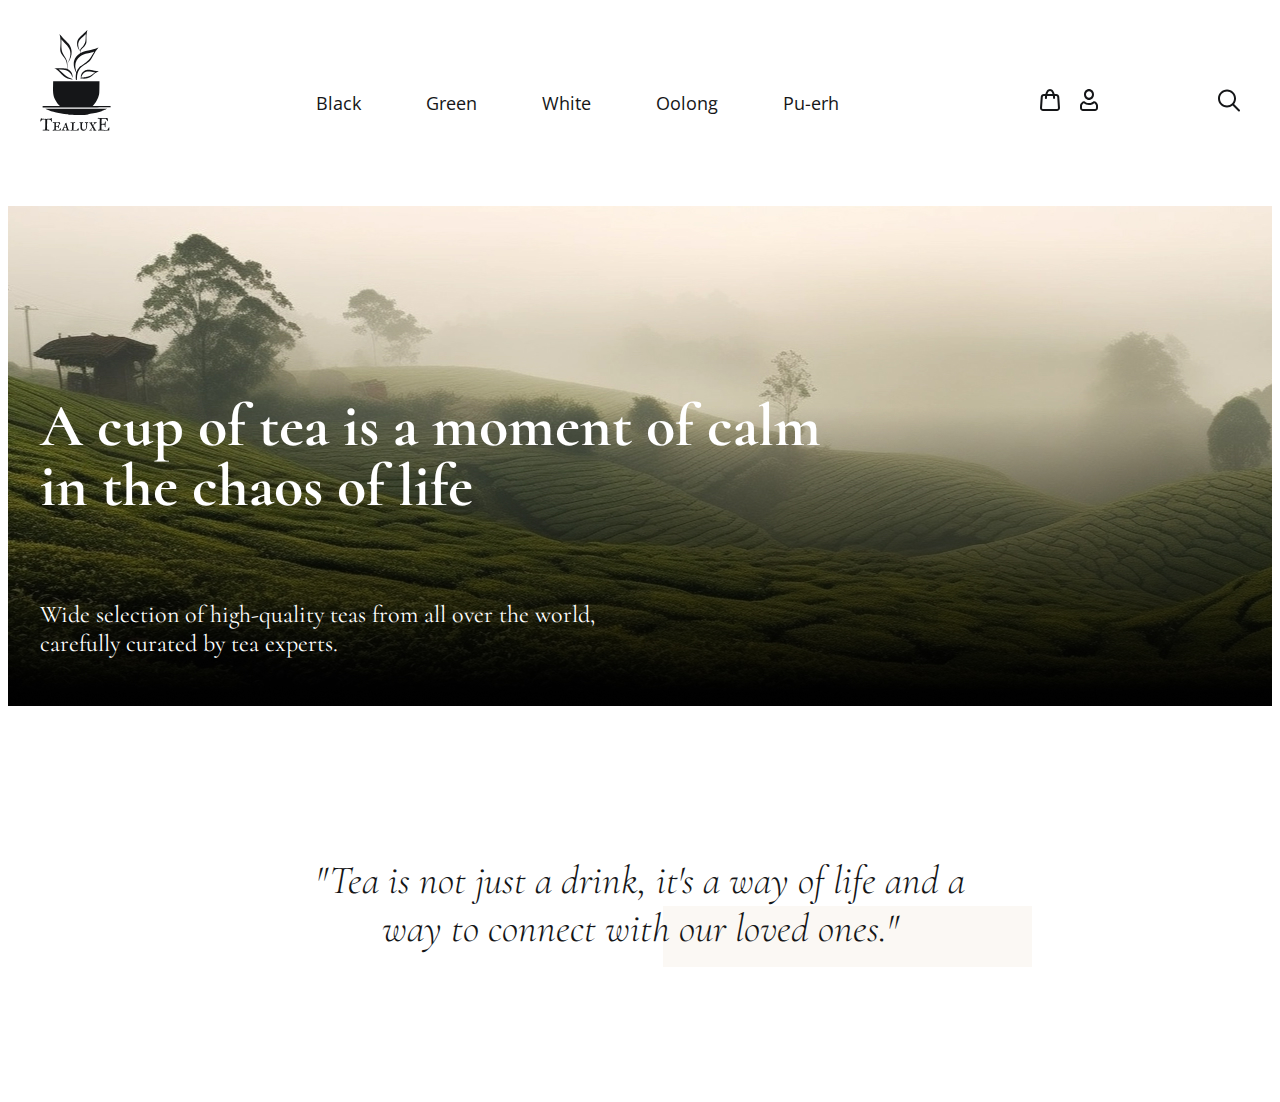
==== index.html @ 1f973e30 "header+top+blockquote" ====
<!DOCTYPE html>
<html lang="en">

  <head>
    <meta charset="UTF-8">
    <meta name="viewport" content="width=device-width, initial-scale=1.0">
    <meta http-equiv="X-UA-Compatible" content="ie=edge">
    <title>tea</title>
    <link rel="preconnect" href="https://fonts.googleapis.com">
    <link rel="preconnect" href="https://fonts.gstatic.com" crossorigin>
    <link
      href="https://fonts.googleapis.com/css2?family=Cormorant:ital,wght@0,400;1,300&family=Open+Sans:ital,wght@0,300;0,400;0,600;1,300&display=swap"
      rel="stylesheet">
    <link rel="stylesheet" href="css/reset.css">
    <link rel="stylesheet" href="css/reset-lex.css">
    <link rel="stylesheet" href="css/style.css">
  </head>

  <body>
    <header class="header">
      <div class="container">
        <div class="header__inner">
          <a href="#" class="logo">
            <img src="img/logo.svg" alt="">
          </a>
          <nav class="menu">
            <ul class="menu__list">
              <li class="menu__item"><a href="#" class="menu__link">Black</a></li>
              <li class="menu__item"><a href="#" class="menu__link">Green</a></li>
              <li class="menu__item"><a href="#" class="menu__link">White</a></li>
              <li class="menu__item"><a href="#" class="menu__link">Oolong</a></li>
              <li class="menu__item"><a href="#" class="menu__link">Pu-erh</a></li>
            </ul>
          </nav>
          <ul class="user-actions">
            <li class="user-actions__item">
              <a href="#" class="user-actions__link">
                <img src="./img/cart.svg" alt="cart">
              </a>
            </li>
            <li class="user-actions__item">
              <a href="#" class="user-actions__link">
                <img src="./img/login.svg" alt="login">
              </a>
            </li>
            <li class="user-actions__item user-actions__item_search">
              <a href="#" class="user-actions__link">
                <img src="./img/search.svg" alt="search">
              </a>
              <!-- <search>
                <form action="">
                  <input type="search">
                  <button type="submit"></button>
                </form>
              </search> -->
            </li>
          </ul>
        </div>
      </div>
    </header>
    <main class="main">
      <section class="top">
        <div class="container">
          <div class="top__inner">
            <h1 class="top__title">A cup of tea is a moment of calm in the chaos of life</h1>
            <p class="top__text">Wide selection of high-quality teas from all over the world, carefully curated by tea
              experts.</p>
          </div>
        </div>
      </section>
      <blockquote class="blockquote">
        <p class="blockquote__text">"Tea is not just a drink, it's a way of life and a way to connect with <span>our
            loved ones."</span></p>
      </blockquote>
    </main>

    <script src="js/main.js"></script>
  </body>

</html>
---- css/style.css ----
:root {
  --main-font-color: #151618;
  --White: #FFF;
  --Light-Background: #F7F2EA;
}

body {
  /* font-family: 'Cormorant', serif; */
  font-family: 'Open Sans', sans-serif;
  color: var(--main-font-color);
  font-size: 20px;
}

.container {
  max-width: 1240px;
  padding-left: 20px;
  padding-right: 20px;
  margin: 0 auto;
}

.header {
  background-color: #fff;
}

.header__inner {
  min-height: 142px;
  margin-top: 30px;
  margin-bottom: 30px;
  display: flex;
  justify-content: space-between;
  align-items: center;
}

.logo {
  margin-bottom: 35px;
}

.menu__list {
  display: flex;
  gap: 65px;
  font-size: 18px;
  font-weight: 400;
  line-height: normal;
}

.user-actions {
  display: flex;
  gap: 20px;
}

.user-actions__item_search {
  /* margin-left: clamp(20px, 50px, 100px); */
  margin-left: 100px;
}

.top {
  background-image: url(../img/top-bg.jpg);
  background-repeat: no-repeat;
  background-position: bottom left;
  background-size: cover;
}

.top__inner {
  min-height: 500px;
  color: var(--White);
  font-family: 'Cormorant', serif;
  font-weight: 400;
  display: flex;
  flex-direction: column;
  justify-content: end;
  gap: 20px;
}

.top__title {
  max-width: 790px;
  font-size: 60px;
  line-height: 1;
}

.top__text {
  max-width: 560px;
  margin-bottom: 48px;
  font-size: 24px;
  line-height: normal;
}

.blockquote {
  max-width: 704px;
  color: var(--Black);
  text-align: center;
  font-family: Cormorant;
  font-size: 40px;
  font-style: italic;
  font-weight: 300;
  line-height: normal;
  margin-top: 150px;
  margin-bottom: 150px;
  margin-left: auto;
  margin-right: auto;
  position: relative;
}

.blockquote::before {
  content: '';
  width: 369px;
  height: 61px;
  opacity: 0.5;
  background: var(--Light-Background);
  position: absolute;
  bottom: -15px;
  right: -40px;
  z-index: -1;
}
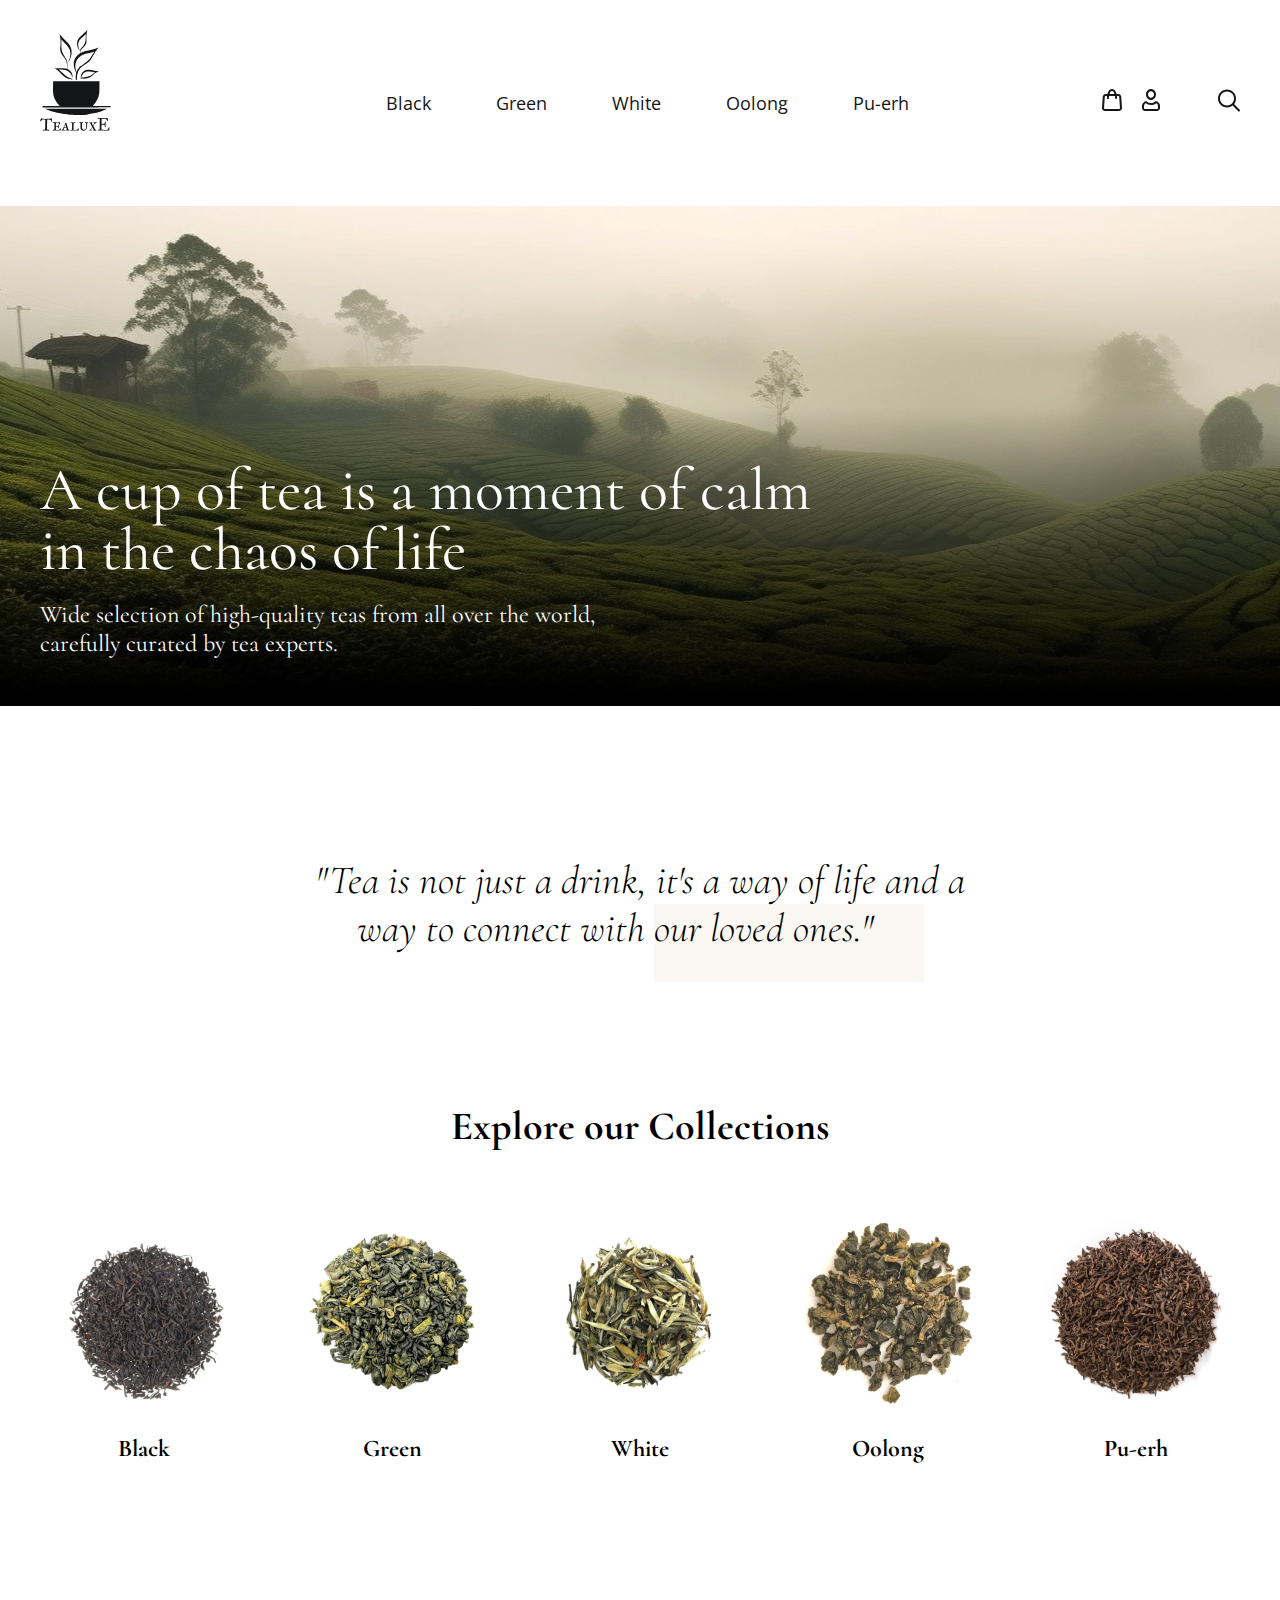
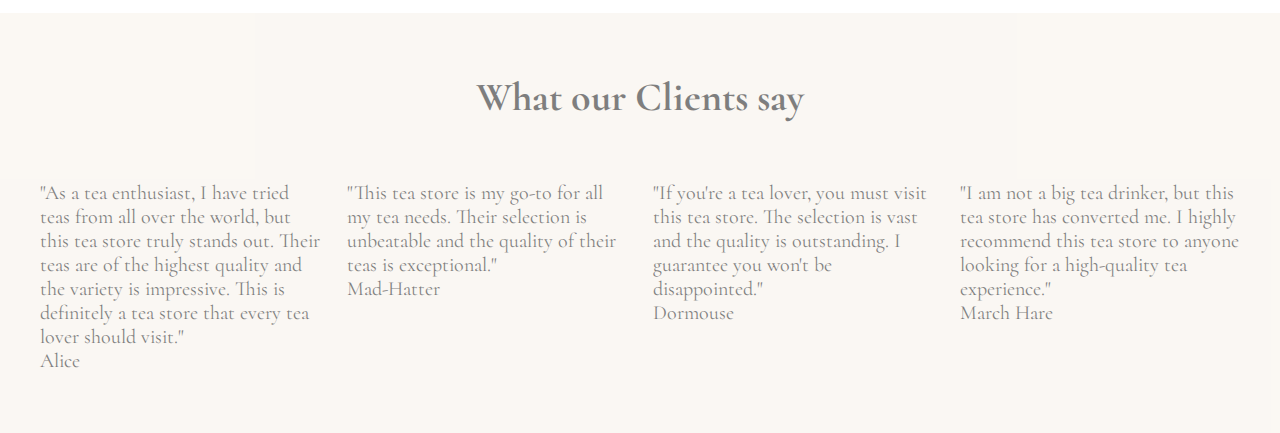
==== commit b2585c91: "vw for font-size & margin" ====
--- a/index.html
+++ b/index.html
@@ -11,7 +11,7 @@
     <link
       href="https://fonts.googleapis.com/css2?family=Cormorant:ital,wght@0,400;1,300&family=Open+Sans:ital,wght@0,300;0,400;0,600;1,300&display=swap"
       rel="stylesheet">
-    <link rel="stylesheet" href="css/reset.css">
+    <!-- <link rel="stylesheet" href="css/reset.css"> -->
     <link rel="stylesheet" href="css/reset-lex.css">
     <link rel="stylesheet" href="css/style.css">
   </head>
@@ -24,6 +24,12 @@
             <img src="img/logo.svg" alt="">
           </a>
           <nav class="menu">
+            <button class="menu__btn">
+              <span></span>
+              <span></span>
+              <span></span>
+              <span></span>
+            </button>
             <ul class="menu__list">
               <li class="menu__item"><a href="#" class="menu__link">Black</a></li>
               <li class="menu__item"><a href="#" class="menu__link">Green</a></li>
@@ -69,9 +75,115 @@
         </div>
       </section>
       <blockquote class="blockquote">
-        <p class="blockquote__text">"Tea is not just a drink, it's a way of life and a way to connect with <span>our
-            loved ones."</span></p>
+        <div class="container">
+          <p class="blockquote__text">"Tea is not just a drink, it's a way of life and a way to connect with <span>our
+              loved ones."</span></p>
+        </div>
       </blockquote>
+      <section class="collection">
+        <div class="container">
+          <div class="collection__inner">
+            <h2 class="collection__title">Explore our Collections</h2>
+            <ul class="collection__items">
+              <li class="collection__item">
+                <a href="#" class="collection__link">
+                  <figura>
+                    <img src="./img/black-tea.jpg" alt="black">
+                    <h3>Black</h3>
+                    </img>
+                  </figura>
+                </a>
+              </li>
+              <li class="collection__item">
+                <a href="#" class="collection__link">
+                  <figura>
+                    <img src="./img/green-tea.jpg" alt="green">
+                    <h3>Green</h3>
+                    </img>
+                  </figura>
+                </a>
+              </li>
+              <li class="collection__item">
+                <a href="#" class="collection__link">
+                  <figura>
+                    <img src="./img/white-tea.jpg" alt="white">
+                    <h3>White</h3>
+                    </img>
+                  </figura>
+                </a>
+              </li>
+              <li class="collection__item">
+                <a href="#" class="collection__link">
+                  <figura>
+                    <img src="./img/oolong-tea.jpg" alt="oolong">
+                    <h3>Oolong</h3>
+                    </img>
+                  </figura>
+                </a>
+              </li>
+              <li class="collection__item">
+                <a href="#" class="collection__link">
+                  <figura>
+                    <img src="./img/pu-erh-tea.jpg" alt="pu-erh-tea">
+                    <h3>Pu-erh</h3>
+                    </img>
+                  </figura>
+                </a>
+              </li>
+            </ul>
+          </div>
+        </div>
+      </section>
+      <section class="clients">
+        <div class="container">
+          <div class="clients__inner">
+            <h3 class="clients__title">What our Clients say</h3>
+            <ul class="clients__items">
+              <li class="clients__item">
+                <a href="#" class="clients__link">
+                  <blockquote>
+                    <p>"As a tea enthusiast, I have tried teas from all over the world, but this tea store truly stands
+                      out. Their teas are of
+                      the highest quality and the variety is impressive. This is definitely a tea store that every tea
+                      lover should visit."</p>
+                    <author>Alice</author>
+                  </blockquote>
+                </a>
+              </li>
+              <li class="clients__item">
+                <a href="#" class="clients__link">
+                  <blockquote>
+                    <p>"This tea store is my go-to for all my tea needs. Their selection is unbeatable and the quality
+                      of their teas is
+                      exceptional."</p>
+                    <author>Mad-Hatter</author>
+                  </blockquote>
+                </a>
+              </li>
+              <li class="clients__item">
+                <a href="#" class="clients__link">
+                  <blockquote>
+                    <p>"If you're a tea lover, you must visit this tea store. The selection is vast and the quality is
+                      outstanding. I guarantee
+                      you won't be disappointed."</p>
+                    <author>Dormouse</author>
+                  </blockquote>
+                </a>
+              </li>
+              <li class="clients__item">
+                <a href="#" class="clients__link">
+                  <blockquote>
+                    <p>"I am not a big tea drinker, but this tea store has converted me. I highly recommend this tea
+                      store to anyone looking
+                      for a high-quality tea experience."</p>
+                    <author>March Hare</author>
+                  </blockquote>
+                </a>
+              </li>
+            </ul>
+          </div>
+        </div>
+      </section>
     </main>
 
     <script src="js/main.js"></script>
--- a/css/style.css
+++ b/css/style.css
@@ -1,7 +1,9 @@
 :root {
   --main-font-color: #151618;
   --White: #FFF;
-  --Light-Background: #F7F2EA;
+  --Light-Background: rgb(247, 241, 232);
+  --Light-Background-opacity: rgb(247, 241, 232, .5);
+  --Black: #000;
 }
 
 body {
@@ -23,7 +25,7 @@
 }
 
 .header__inner {
-  min-height: 142px;
+  min-height: 140px;
   margin-top: 30px;
   margin-bottom: 30px;
   display: flex;
@@ -35,6 +37,18 @@
   margin-bottom: 35px;
 }
 
+.menu {
+  margin-left: 80px;
+}
+
+.menu__btn {
+  display: none;
+  width: 40px;
+  height: 20px;
+  flex-direction: column;
+  justify-content: space-between;
+}
+
 .menu__list {
   display: flex;
   gap: 65px;
@@ -49,8 +63,7 @@
 }
 
 .user-actions__item_search {
-  /* margin-left: clamp(20px, 50px, 100px); */
-  margin-left: 100px;
+  margin-left: min(3vw, 80px);
 }
 
 .top {
@@ -74,6 +87,7 @@
 .top__title {
   max-width: 790px;
   font-size: 60px;
+  font-weight: 400;
   line-height: 1;
 }
 
@@ -81,10 +95,16 @@
   max-width: 560px;
   margin-bottom: 48px;
   font-size: 24px;
+  font-weight: 400;
   line-height: normal;
 }
 
 .blockquote {
+  margin-top: 150px;
+  margin-bottom: 150px;
+}
+
+.blockquote__text {
   max-width: 704px;
   color: var(--Black);
   text-align: center;
@@ -93,16 +113,22 @@
   font-style: italic;
   font-weight: 300;
   line-height: normal;
-  margin-top: 150px;
-  margin-bottom: 150px;
   margin-left: auto;
   margin-right: auto;
-  position: relative;
-}
-
-.blockquote::before {
+  /* position: relative; */
+}
+
+.blockquote__text span {
+  /* display: inline-block;
+  box-sizing: content-box; */
+  padding-bottom: 30px;
+  padding-right: 50px;
+  background-color: var(--Light-Background-opacity);
+}
+
+/* .blockquote__text span::after {
   content: '';
-  width: 369px;
+  width: lh;
   height: 61px;
   opacity: 0.5;
   background: var(--Light-Background);
@@ -110,4 +136,242 @@
   bottom: -15px;
   right: -40px;
   z-index: -1;
+} */
+
+.collection {
+  font-family: Cormorant;
+  font-weight: 400;
+  line-height: normal;
+}
+
+.collection__title {
+  text-align: center;
+  color: var(--Black);
+  font-size: 40px;
+  margin-bottom: 60px;
+}
+
+.collection__items {
+  display: flex;
+  justify-content: center;
+  flex-wrap: wrap;
+  gap: min(40px, calc((0.3 * (100vw - 1000px)) - 20px));
+  margin-bottom: 150px;
+}
+
+.collection__link h3 {
+  color: var(--Black);
+  font-size: 24px;
+  text-align: center;
+  margin-top: 10px;
+}
+
+.clients {
+  opacity: 0.5;
+  background: var(--Light-Background);
+  padding-top: 60px;
+  padding-bottom: 60px;
+}
+
+.clients__inner {
+  z-index: 1;
+  color: var(--Black);
+  font-family: Cormorant;
+  font-style: normal;
+  font-weight: 400;
+  line-height: normal;
+}
+
+.clients__title {
+  text-align: center;
+  font-size: 40px;
+}
+
+.clients__items {
+  margin-top: 60px;
+  display: flex;
+  flex-direction: row;
+  flex-wrap: wrap;
+  justify-content: space-between;
+}
+
+.clients__item {
+  width: 280px;
+}
+
+@media(max-width: 1000px) {
+  .header__inner {
+    min-height: auto;
+  }
+
+  .menu {
+    margin-left: 50px;
+    margin-right: auto;
+  }
+
+  .logo {
+    margin-bottom: 0;
+  }
+
+  .user-actions__item_search {
+    margin-left: 30px;
+  }
+
+  .blockquote {
+    margin-top: 120px;
+    margin-bottom: 135px;
+  }
+}
+
+@media(max-width: 860px) {
+  .menu {
+    margin-left: 0;
+    margin-right: 0;
+  }
+}
+
+@media(max-width: 768px) {
+  .container {
+    padding-left: 2.1vw;
+    padding-right: 2.1vw;
+  }
+
+  .menu__list {
+    display: none;
+  }
+
+  .menu {
+    order: -1;
+  }
+
+  .menu__btn {
+    display: flex;
+
+  }
+
+  .menu__btn span {
+    width: 100%;
+    height: 2px;
+    background-color: var(--Black);
+  }
+
+  .logo {
+    margin-left: 111px;
+    margin-right: 50px;
+    width: max(39px, 9.5vw);
+  }
+
+  .header__inner {
+    margin-left: 5.8vw;
+    margin-right: 5.8vw;
+    margin-top: 3.9vw;
+    margin-bottom: 3.9vw;
+  }
+
+  .blockquote__text {
+    margin-left: 5.7vw;
+    margin-right: 5.7vw;
+    font-size: 5.2vw;
+  }
+
+  .blockquote__text span {
+    padding-bottom: 10px;
+    padding-right: 20px;
+  }
+
+  /* .blockquote::before {
+    width: 273px;
+    right: 4px;
+  } */
+
+  .top__title {
+    max-width: 100%;
+    font-size: 7.8vw;
+  }
+}
+
+@media(max-width: 480px) {
+  .container {
+    padding-left: 10px;
+    padding-right: 10px;
+  }
+
+  .header__inner {
+    margin-left: 0;
+    margin-right: 0;
+    margin-top: 10px;
+    margin-bottom: 10px;
+  }
+
+  .logo {
+    width: 39px;
+  }
+
+  .top__text {
+    font-size: 5vw;
+  }
+
+  .user-actions__item_search {
+    margin-left: 5vw;
+  }
+
+  .top__inner {
+    min-height: 104vw;
+  }
+
+  .top__title {
+    font-size: 8.3vw;
+  }
+
+  .blockquote {
+    margin-top: 60px;
+    margin-bottom: 60px;
+  }
+
+  .blockquote__text {
+    margin-left: 11vw;
+    margin-right: 11vw;
+    font-size: 16px;
+  }
+
+  /* .blockquote::before {
+    width: 118px;
+    height: 22px;
+    right: 4px;
+  } */
+  .collection__title {
+    font-size: 8.3vw;
+  }
+}
+
+@media(max-width: 360px) {
+  .user-actions__item_search {
+    margin-left: 0;
+  }
+
+  .top__inner {
+    min-height: 367px;
+  }
+
+  .top__title {
+    font-size: 24px;
+  }
+
+  .top__text {
+    font-size: 13px;
+  }
+
+  .blockquote {
+    margin-top: 70px;
+    margin-bottom: 80px;
+  }
+
+  .blockquote__text {
+    margin-left: 0;
+    margin-right: 0;
+  }
+
+  .collection__title {
+    font-size: 24px;
+  }
 }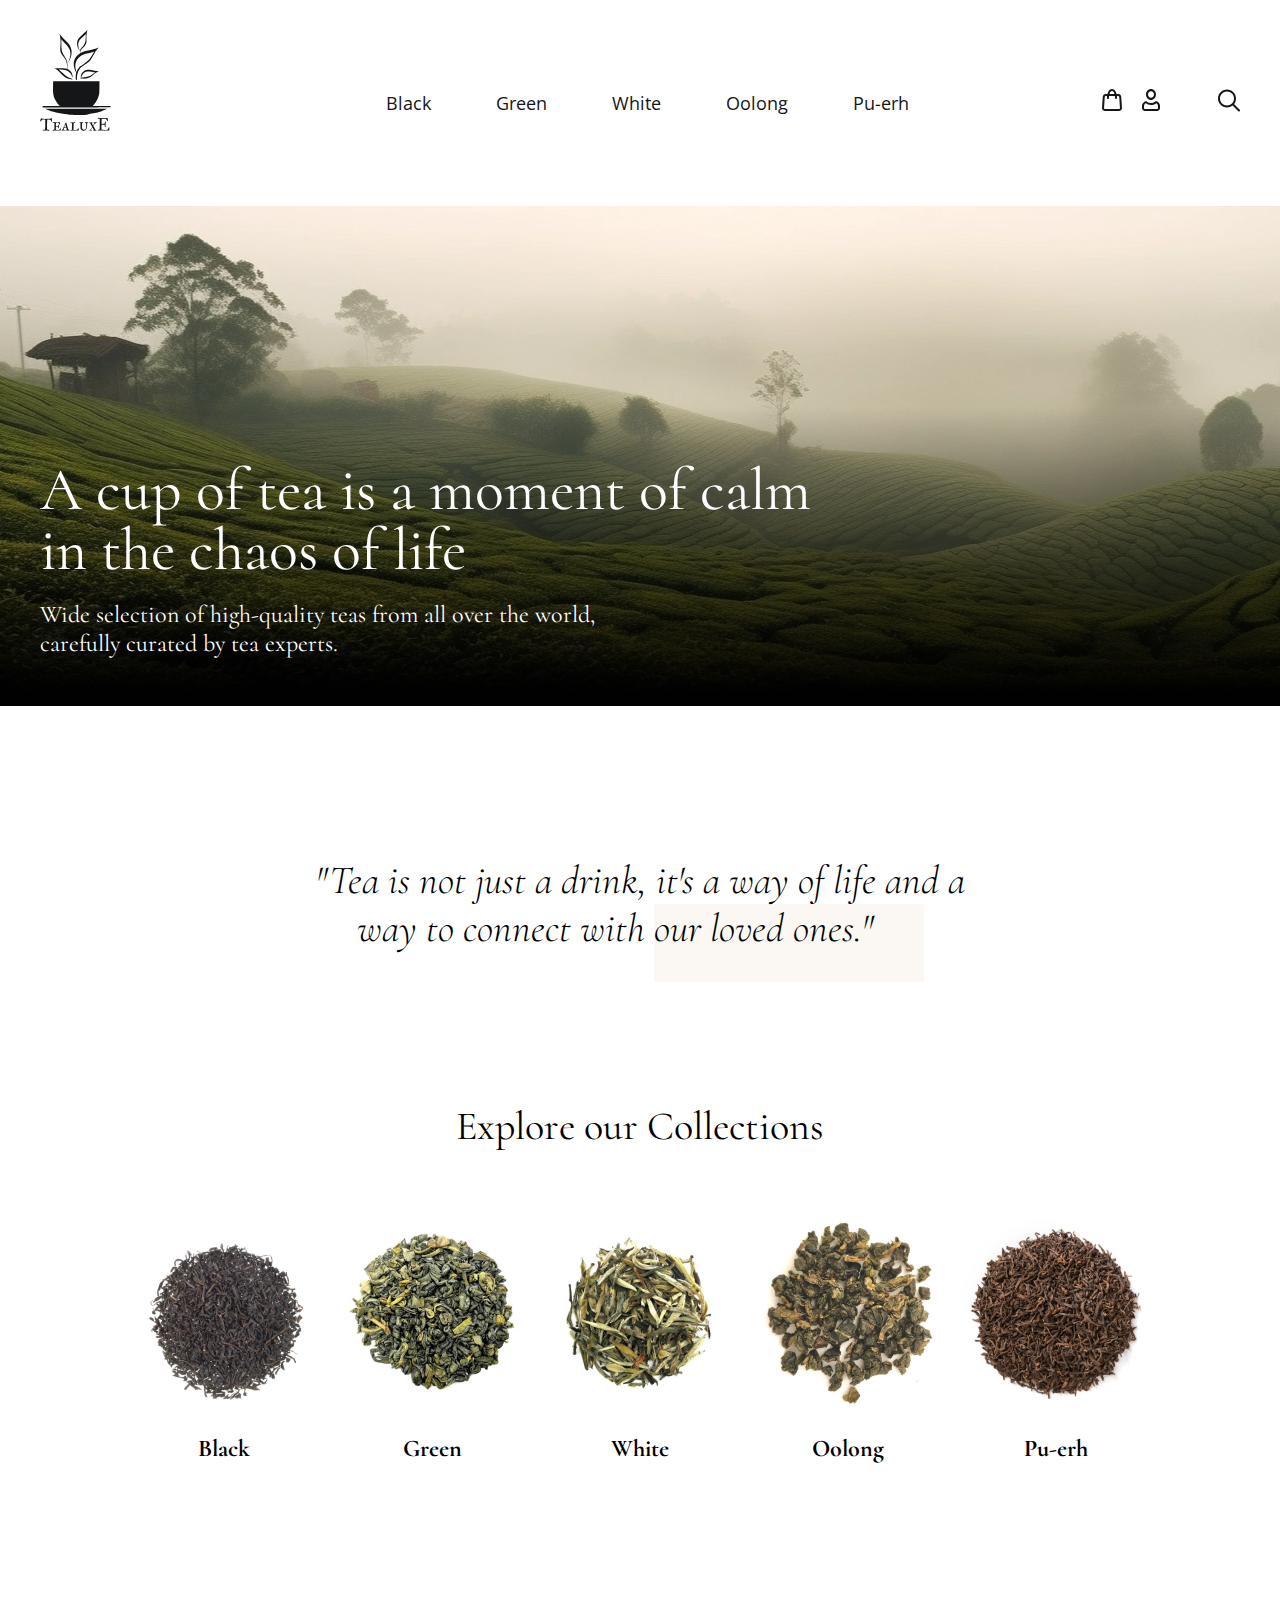
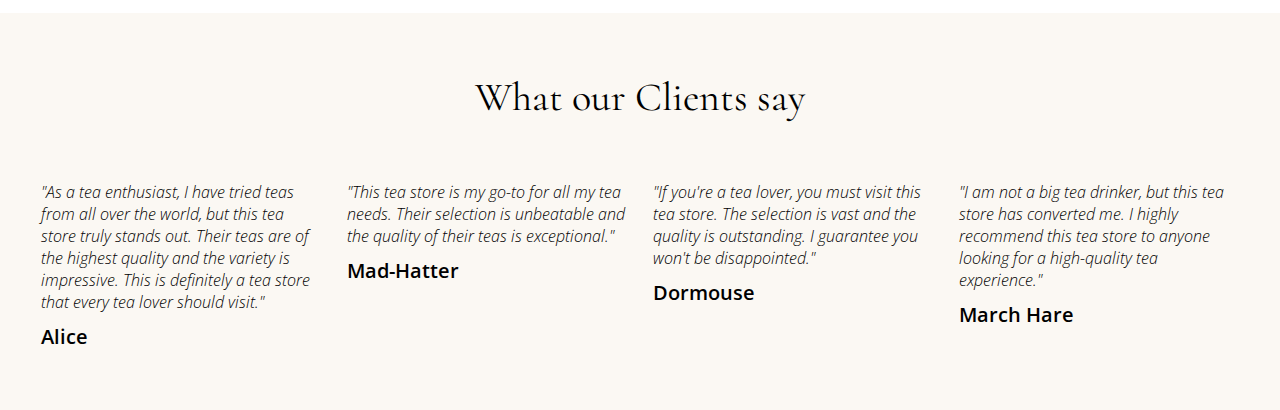
==== commit 5b7050de: "reviews" ====
--- a/index.html
+++ b/index.html
@@ -17,174 +17,210 @@
   </head>
 
   <body>
-    <header class="header">
-      <div class="container">
-        <div class="header__inner">
-          <a href="#" class="logo">
-            <img src="img/logo.svg" alt="">
-          </a>
-          <nav class="menu">
-            <button class="menu__btn">
-              <span></span>
-              <span></span>
-              <span></span>
-              <span></span>
-            </button>
-            <ul class="menu__list">
-              <li class="menu__item"><a href="#" class="menu__link">Black</a></li>
-              <li class="menu__item"><a href="#" class="menu__link">Green</a></li>
-              <li class="menu__item"><a href="#" class="menu__link">White</a></li>
-              <li class="menu__item"><a href="#" class="menu__link">Oolong</a></li>
-              <li class="menu__item"><a href="#" class="menu__link">Pu-erh</a></li>
-            </ul>
-          </nav>
-          <ul class="user-actions">
-            <li class="user-actions__item">
-              <a href="#" class="user-actions__link">
-                <img src="./img/cart.svg" alt="cart">
-              </a>
-            </li>
-            <li class="user-actions__item">
-              <a href="#" class="user-actions__link">
-                <img src="./img/login.svg" alt="login">
-              </a>
-            </li>
-            <li class="user-actions__item user-actions__item_search">
-              <a href="#" class="user-actions__link">
-                <img src="./img/search.svg" alt="search">
-              </a>
-              <!-- <search>
-                <form action="">
-                  <input type="search">
-                  <button type="submit"></button>
-                </form>
-              </search> -->
-            </li>
-          </ul>
-        </div>
-      </div>
-    </header>
-    <main class="main">
-      <section class="top">
+    <div class="menu--ground"></div>
+    <div class="wrapper">
+      <header class="header">
         <div class="container">
-          <div class="top__inner">
-            <h1 class="top__title">A cup of tea is a moment of calm in the chaos of life</h1>
-            <p class="top__text">Wide selection of high-quality teas from all over the world, carefully curated by tea
-              experts.</p>
-          </div>
-        </div>
-      </section>
-      <blockquote class="blockquote">
-        <div class="container">
-          <p class="blockquote__text">"Tea is not just a drink, it's a way of life and a way to connect with <span>our
-              loved ones."</span></p>
-        </div>
-      </blockquote>
-      <section class="collection">
-        <div class="container">
-          <div class="collection__inner">
-            <h2 class="collection__title">Explore our Collections</h2>
-            <ul class="collection__items">
-              <li class="collection__item">
-                <a href="#" class="collection__link">
-                  <figura>
-                    <img src="./img/black-tea.jpg" alt="black">
-                    <h3>Black</h3>
-                    </img>
-                  </figura>
+          <div class="header__inner">
+            <a href="#" class="logo">
+              <img src="img/logo.svg" alt="">
+            </a>
+            <nav class="menu">
+              <button class="menu__btn">
+                <span></span>
+                <span></span>
+                <span></span>
+                <span></span>
+              </button>
+              <ul class="menu__list">
+                <li class="menu__close">
+                  <button class="menu__close-btn">
+                    <img src="./img/close.svg" alt="close">
+                  </button>
+                </li>
+                <li class="menu__item"><a href="#" class="menu__link">Black</a></li>
+                <li class="menu__item"><a href="#" class="menu__link">Green</a></li>
+                <li class="menu__item"><a href="#" class="menu__link">White</a></li>
+                <li class="menu__item"><a href="#" class="menu__link">Oolong</a></li>
+                <li class="menu__item"><a href="#" class="menu__link">Pu-erh</a></li>
+                <li class="mobile-nav">
+                  <ul class="mobile-menu">
+                    <li class="mobile-menu__item">
+                      <a href="#" class="mobile-menu__link">Contact Us</a>
+                    </li>
+                    <li class="mobile-menu__item">
+                      <a href="#" class="mobile-menu__link">Our Blog</a>
+                    </li>
+                    <li class="mobile-menu__item">
+                      <a href="#" class="mobile-menu__link">Shipping and Delivery</a>
+                    </li>
+                  </ul>
+                  <ul class="mobile-actions">
+                    <li class="mobile-actions__item">
+                      <a href="#" class="user-actions__link">
+                        <img src="./img/cart.svg" alt="cart">
+                      </a>
+                    </li>
+                    <li class="mobile-actions__item">
+                      <a href="#" class="user-actions__link">
+                        <img src="./img/login.svg" alt="login">
+                      </a>
+                    </li>
+                    <li class="mobile-actions__item">
+                      <a href="#" class="user-actions__link">
+                        <img src="./img/search.svg" alt="search">
+                      </a>
+                    </li>
+                  </ul>
+                </li>
+              </ul>
+            </nav>
+            <ul class="user-actions">
+              <li class="user-actions__item">
+                <a href="#" class="user-actions__link">
+                  <img src="./img/cart.svg" alt="cart">
                 </a>
               </li>
-              <li class="collection__item">
-                <a href="#" class="collection__link">
-                  <figura>
-                    <img src="./img/green-tea.jpg" alt="green">
-                    <h3>Green</h3>
-                    </img>
-                  </figura>
+              <li class="user-actions__item">
+                <a href="#" class="user-actions__link">
+                  <img src="./img/login.svg" alt="login">
                 </a>
               </li>
-              <li class="collection__item">
-                <a href="#" class="collection__link">
-                  <figura>
-                    <img src="./img/white-tea.jpg" alt="white">
-                    <h3>White</h3>
-                    </img>
-                  </figura>
+              <li class="user-actions__item user-actions__item_search">
+                <a href="#" class="user-actions__link">
+                  <img src="./img/search.svg" alt="search">
                 </a>
-              </li>
-              <li class="collection__item">
-                <a href="#" class="collection__link">
-                  <figura>
-                    <img src="./img/oolong-tea.jpg" alt="oolong">
-                    <h3>Oolong</h3>
-                    </img>
-                  </figura>
-                </a>
-              </li>
-              <li class="collection__item">
-                <a href="#" class="collection__link">
-                  <figura>
-                    <img src="./img/pu-erh-tea.jpg" alt="pu-erh-tea">
-                    <h3>Pu-erh</h3>
-                    </img>
-                  </figura>
-                </a>
+                <!-- <search>
+                  <form action="">
+                    <input type="search">
+                    <button type="submit"></button>
+                  </form>
+                </search> -->
               </li>
             </ul>
           </div>
         </div>
-      </section>
-      <section class="clients">
-        <div class="container">
-          <div class="clients__inner">
-            <h3 class="clients__title">What our Clients say</h3>
-            <ul class="clients__items">
-              <li class="clients__item">
-                <a href="#" class="clients__link">
-                  <blockquote>
-                    <p>"As a tea enthusiast, I have tried teas from all over the world, but this tea store truly stands
+      </header>
+      <main class="main">
+        <section class="top">
+          <div class="container">
+            <div class="top__inner">
+              <h1 class="top__title">A cup of tea is a moment of calm in the chaos of life</h1>
+              <p class="top__text">Wide selection of high-quality teas from all over the world, carefully curated by tea
+                experts.</p>
+            </div>
+          </div>
+        </section>
+        <blockquote class="blockquote">
+          <div class="container">
+            <p class="blockquote__text">"Tea is not just a drink, it's a way of life and a way to connect with <span>our
+                loved ones."</span></p>
+          </div>
+        </blockquote>
+        <section class="collection">
+          <div class="container">
+            <div class="collection__inner">
+              <h2 class="title collection__title">Explore our Collections</h2>
+              <ul class="collection__items">
+                <li class="collection__item">
+                  <a href="#" class="collection__link">
+                    <figura>
+                      <img class="collection__img" src="./img/black-tea.jpg" alt="black">
+                      <h3>Black</h3>
+                      </img>
+                    </figura>
+                  </a>
+                </li>
+                <li class="collection__item">
+                  <a href="#" class="collection__link">
+                    <figura>
+                      <img class="collection__img" src="./img/green-tea.jpg" alt="green">
+                      <h3>Green</h3>
+                      </img>
+                    </figura>
+                  </a>
+                </li>
+                <li class="collection__item">
+                  <a href="#" class="collection__link">
+                    <figura>
+                      <img class="collection__img" src="./img/white-tea.jpg" alt="white">
+                      <h3>White</h3>
+                      </img>
+                    </figura>
+                  </a>
+                </li>
+                <li class="collection__item">
+                  <a href="#" class="collection__link">
+                    <figura>
+                      <img class="collection__img" src="./img/oolong-tea.jpg" alt="oolong">
+                      <h3>Oolong</h3>
+                      </img>
+                    </figura>
+                  </a>
+                </li>
+                <li class="collection__item">
+                  <a href="#" class="collection__link">
+                    <figura>
+                      <img class="collection__img" src="./img/pu-erh-tea.jpg" alt="pu-erh-tea">
+                      <h3>Pu-erh</h3>
+                      </img>
+                    </figura>
+                  </a>
+                </li>
+              </ul>
+            </div>
+          </div>
+        </section>
+        <section class="reviews">
+          <div class="container">
+            <div class="reviews__inner">
+              <h3 class="title reviews__title">What our Clients say</h3>
+              <ul class="reviews__list">
+                <li class="reviews__item">
+                  <blockquote>
+                    <p class="reviews_text">"As a tea enthusiast, I have tried teas from all over the world, but this
+                      tea store truly
+                      stands
                       out. Their teas are of
                       the highest quality and the variety is impressive. This is definitely a tea store that every tea
                       lover should visit."</p>
-                    <author>Alice</author>
-                  </blockquote>
-                </a>
-              </li>
-              <li class="clients__item">
-                <a href="#" class="clients__link">
-                  <blockquote>
-                    <p>"This tea store is my go-to for all my tea needs. Their selection is unbeatable and the quality
+                    <cite class="reviews__name">Alice</cite>
+                  </blockquote>
+                </li>
+                <li class="reviews__item">
+                  <blockquote>
+                    <p class="reviews_text">"This tea store is my go-to for all my tea needs. Their selection is
+                      unbeatable and the quality
                       of their teas is
                       exceptional."</p>
-                    <author>Mad-Hatter</author>
-                  </blockquote>
-                </a>
-              </li>
-              <li class="clients__item">
-                <a href="#" class="clients__link">
-                  <blockquote>
-                    <p>"If you're a tea lover, you must visit this tea store. The selection is vast and the quality is
+                    <cite class="reviews__name">Mad-Hatter</cite>
+                  </blockquote>
+                </li>
+                <li class="reviews__item">
+                  <blockquote>
+                    <p class="reviews_text">"If you're a tea lover, you must visit this tea store. The selection is vast
+                      and the quality is
                       outstanding. I guarantee
                       you won't be disappointed."</p>
-                    <author>Dormouse</author>
-                  </blockquote>
-                </a>
-              </li>
-              <li class="clients__item">
-                <a href="#" class="clients__link">
-                  <blockquote>
-                    <p>"I am not a big tea drinker, but this tea store has converted me. I highly recommend this tea
+                    <cite class="reviews__name">Dormouse</cite>
+                  </blockquote>
+                </li>
+                <li class="reviews__item">
+                  <blockquote>
+                    <p class="reviews_text">"I am not a big tea drinker, but this tea store has converted me. I highly
+                      recommend this tea
                       store to anyone looking
                       for a high-quality tea experience."</p>
-                    <author>March Hare</author>
-                  </blockquote>
-                </a>
-              </li>
-            </ul>
-          </div>
-        </div>
-      </section>
-    </main>
+                    <cite class="reviews__name">March Hare</cite>
+                  </blockquote>
+                </li>
+              </ul>
+            </div>
+          </div>
+        </section>
+      </main>
+      <footer class="footer"></footer>
+    </div>
 
     <script src="js/main.js"></script>
   </body>
--- a/css/style.css
+++ b/css/style.css
@@ -1,7 +1,7 @@
 :root {
   --main-font-color: #151618;
   --White: #FFF;
-  --Light-Background: rgb(247, 241, 232);
+  --Light-Background: #f7f1ea;
   --Light-Background-opacity: rgb(247, 241, 232, .5);
   --Black: #000;
 }
@@ -18,6 +18,14 @@
   padding-left: 20px;
   padding-right: 20px;
   margin: 0 auto;
+}
+
+.title {
+  text-align: center;
+  margin-bottom: 60px;
+  font-family: 'Cormorant', serif;
+  font-size: 40px;
+  font-weight: 400;
 }
 
 .header {
@@ -49,6 +57,7 @@
   justify-content: space-between;
 }
 
+
 .menu__list {
   display: flex;
   gap: 65px;
@@ -64,6 +73,28 @@
 
 .user-actions__item_search {
   margin-left: min(3vw, 80px);
+}
+
+.mobile-nav,
+.menu__close {
+  display: none;
+}
+
+.menu--ground {
+  display: none;
+  position: fixed;
+  left: 0;
+  right: 0;
+  top: 0;
+  bottom: 0;
+  width: 100%;
+  height: 100dvh;
+  background-color: rgba(0, 0, 0, .5);
+  transition: background-color .3s ease;
+}
+
+.menu--ground.menu--open {
+  display: block;
 }
 
 .top {
@@ -115,12 +146,9 @@
   line-height: normal;
   margin-left: auto;
   margin-right: auto;
-  /* position: relative; */
 }
 
 .blockquote__text span {
-  /* display: inline-block;
-  box-sizing: content-box; */
   padding-bottom: 30px;
   padding-right: 50px;
   background-color: var(--Light-Background-opacity);
@@ -154,8 +182,8 @@
 .collection__items {
   display: flex;
   justify-content: center;
-  flex-wrap: wrap;
-  gap: min(40px, calc((0.3 * (100vw - 1000px)) - 20px));
+  flex-wrap: nowrap;
+  gap: clamp(0, 2vw, 40px);
   margin-bottom: 150px;
 }
 
@@ -166,14 +194,19 @@
   margin-top: 10px;
 }
 
-.clients {
-  opacity: 0.5;
-  background: var(--Light-Background);
+.collection__img {
+  max-width: 208px;
+  max-height: 208px;
+  width: 100%;
+}
+
+.reviews {
+  background: var(--Light-Background-opacity);
   padding-top: 60px;
   padding-bottom: 60px;
 }
 
-.clients__inner {
+.reviews__inner {
   z-index: 1;
   color: var(--Black);
   font-family: Cormorant;
@@ -182,21 +215,38 @@
   line-height: normal;
 }
 
-.clients__title {
+.reviews__title {
   text-align: center;
   font-size: 40px;
 }
 
-.clients__items {
-  margin-top: 60px;
+.reviews__list {
   display: flex;
-  flex-direction: row;
-  flex-wrap: wrap;
-  justify-content: space-between;
-}
-
-.clients__item {
-  width: 280px;
+  gap: 26px;
+  justify-content: center;
+}
+
+.reviews__item {
+  flex-basis: 280px;
+}
+
+.reviews_text {
+  font-family: Open Sans;
+  font-size: 16px;
+  font-style: italic;
+  font-weight: 300;
+  margin-bottom: 10px;
+}
+
+.reviews__name {
+  font-family: Open Sans;
+  font-size: 20px;
+  font-style: normal;
+  font-weight: 600;
+}
+
+.reviews__item.reviews__item--hide {
+  display: none;
 }
 
 @media(max-width: 1000px) {
@@ -220,6 +270,19 @@
   .blockquote {
     margin-top: 120px;
     margin-bottom: 135px;
+  }
+
+  .collection__items {
+    margin-bottom: 120px;
+    gap: 0;
+  }
+
+  .title {
+    margin-bottom: 30px;
+  }
+
+  .reviews__item:last-child {
+    display: none;
   }
 }
 
@@ -230,14 +293,29 @@
   }
 }
 
-@media(max-width: 768px) {
+@media(max-width: 800px) {
   .container {
     padding-left: 2.1vw;
     padding-right: 2.1vw;
   }
 
   .menu__list {
-    display: none;
+    display: block;
+    background-color: var(--White);
+    width: 480px;
+    position: absolute;
+    top: 0;
+    left: 0;
+    right: 0;
+    text-align: center;
+    margin: 0 auto;
+    padding-top: 20px;
+    transform: translateY(-100%);
+    transition: transform .6s ease;
+  }
+
+  .menu__list.menu__list-open {
+    transform: translateY(0);
   }
 
   .menu {
@@ -246,13 +324,65 @@
 
   .menu__btn {
     display: flex;
-
+    cursor: pointer;
   }
 
   .menu__btn span {
     width: 100%;
     height: 2px;
     background-color: var(--Black);
+  }
+
+  .menu__item {
+    margin-bottom: 30px;
+    font-family: Cormorant;
+    font-size: 24px;
+  }
+
+  .menu__close {
+    display: block;
+    width: 20px;
+    margin-right: 20px;
+    margin-left: auto;
+    margin-bottom: 20px;
+
+  }
+
+  .menu__close-btn {
+    cursor: pointer;
+  }
+
+  .mobile-nav {
+    display: block;
+    background-color: #fff;
+  }
+
+  .mobile-menu {
+    margin: 30px 30px;
+    padding-top: 30px;
+    border-top: 2px solid var(--Light-Background);
+
+  }
+
+  .mobile-menu__item {
+    font-family: Open Sans, sans-serif;
+    font-size: 13px;
+    font-weight: 300;
+    margin-bottom: 35px;
+  }
+
+  .mobile-actions {
+    display: flex;
+    gap: 70px;
+    justify-content: center;
+    background-color: var(--Light-Background);
+    padding-top: 20px;
+    padding-bottom: 18px;
+  }
+
+  .mobile-actions__link {
+    height: 22px;
+    width: auto;
   }
 
   .logo {
@@ -288,6 +418,29 @@
     max-width: 100%;
     font-size: 7.8vw;
   }
+
+  .collection__items {
+    flex-wrap: wrap;
+  }
+
+  .reviews__list {
+    gap: 30px 76px;
+    flex-wrap: wrap;
+  }
+
+  .reviews__item:last-child {
+    display: block;
+  }
+}
+
+@media(max-width: 670px) {
+  .reviews__list {
+    gap: 30px 20px;
+  }
+
+  .reviews__item {
+    flex-basis: 45dvw;
+  }
 }
 
 @media(max-width: 480px) {
@@ -311,16 +464,17 @@
     font-size: 5vw;
   }
 
+  .menu__list {
+    width: 360px;
+  }
+
   .user-actions__item_search {
     margin-left: 5vw;
   }
 
-  .top__inner {
-    min-height: 104vw;
-  }
-
   .top__title {
     font-size: 8.3vw;
+    line-height: normal;
   }
 
   .blockquote {
@@ -342,9 +496,27 @@
   .collection__title {
     font-size: 8.3vw;
   }
+
+  .collection__items {
+    margin-bottom: 60px;
+  }
+
+  .reviews__item {
+    flex-basis: 220px;
+  }
+}
+
+@media(max-width: 440px) {
+  .collection__img {
+    max-width: 170px;
+  }
 }
 
 @media(max-width: 360px) {
+  .menu__list {
+    width: 98dvw;
+  }
+
   .user-actions__item_search {
     margin-left: 0;
   }
@@ -374,4 +546,8 @@
   .collection__title {
     font-size: 24px;
   }
+
+  .title {
+    margin-bottom: 10px;
+  }
 }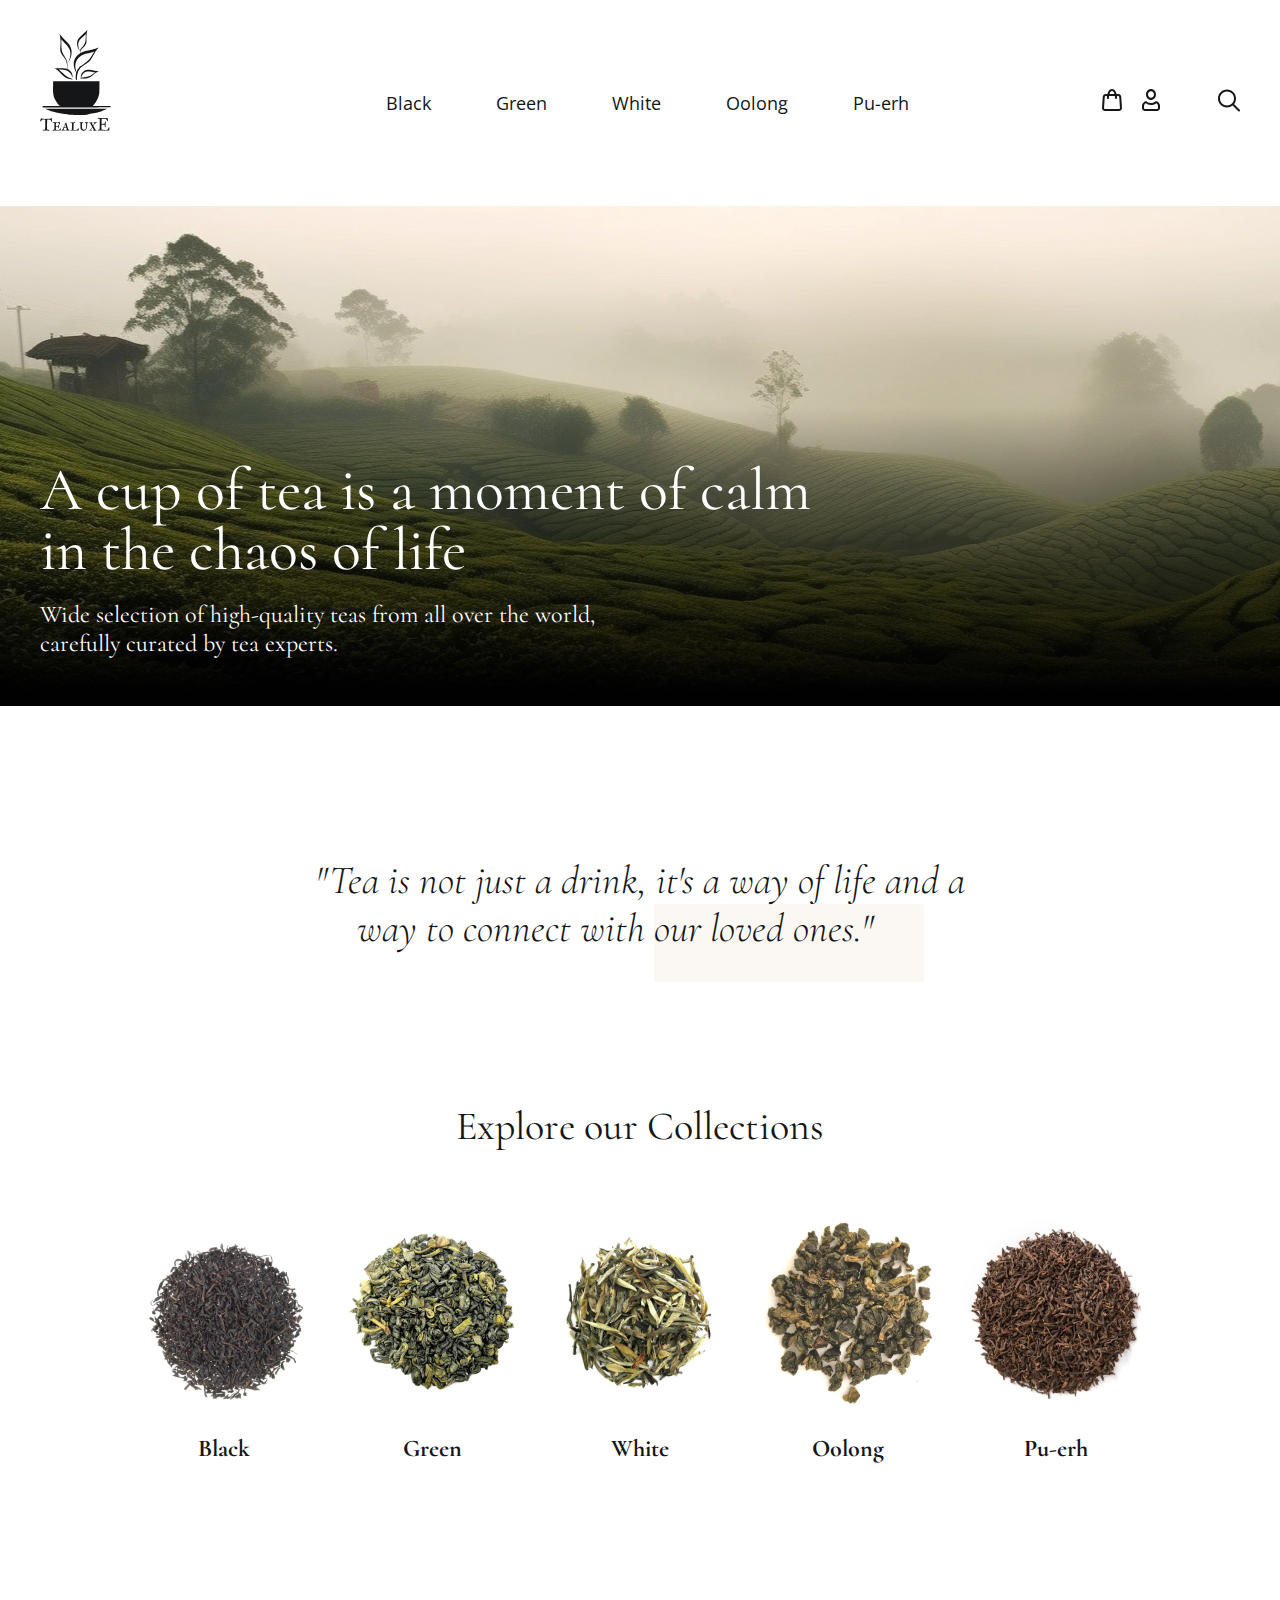
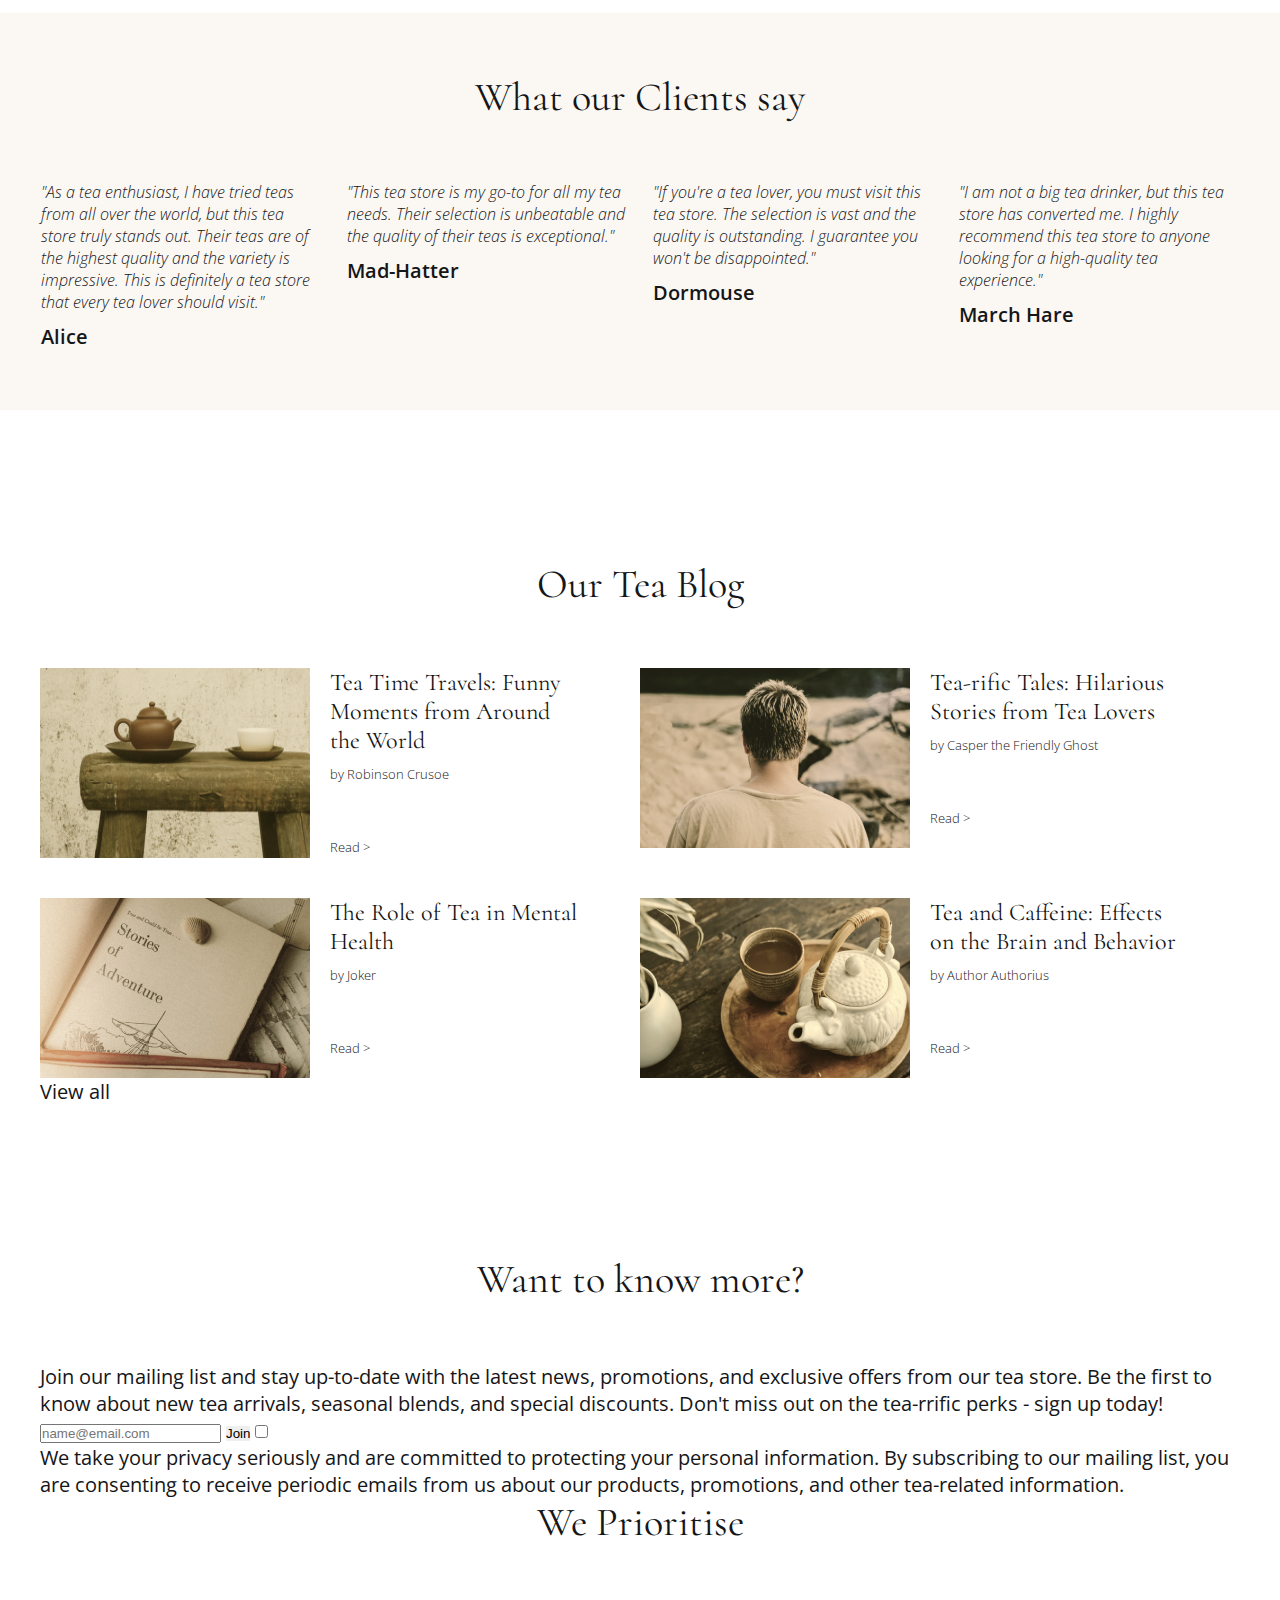
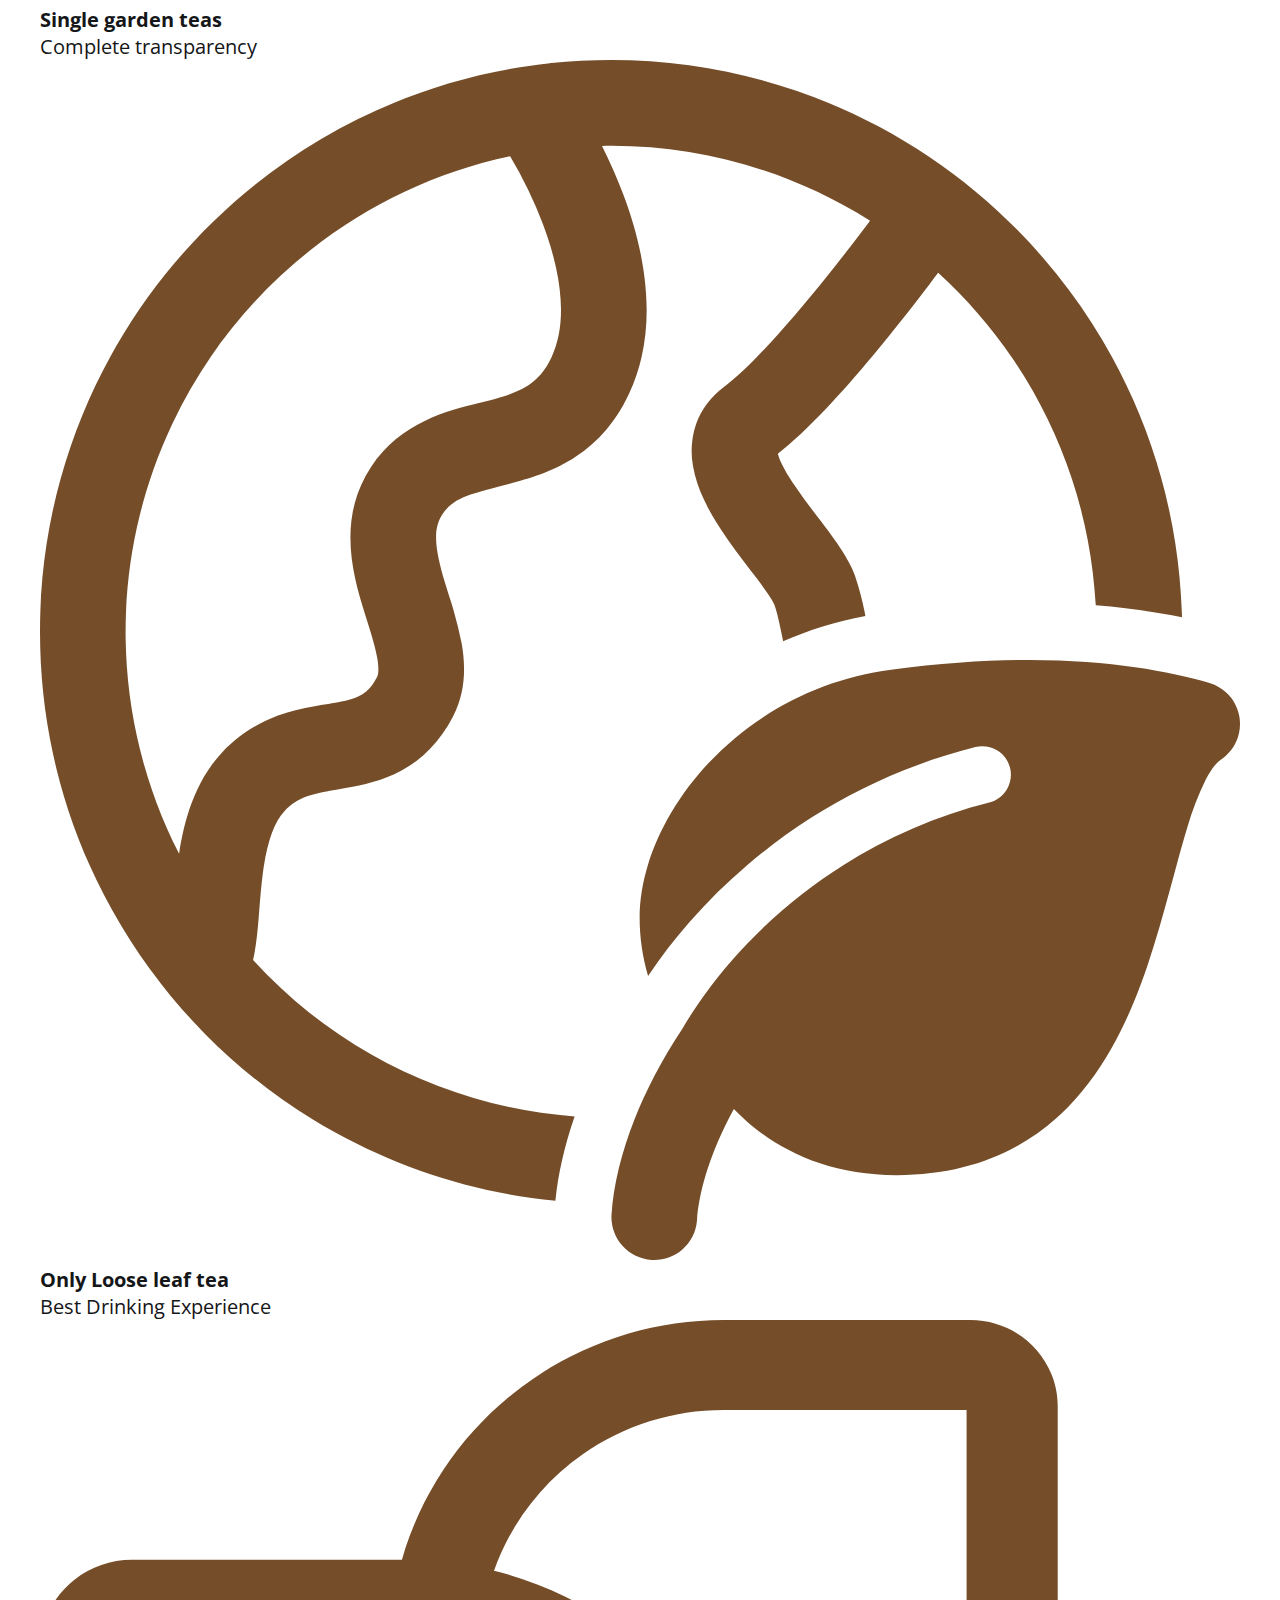
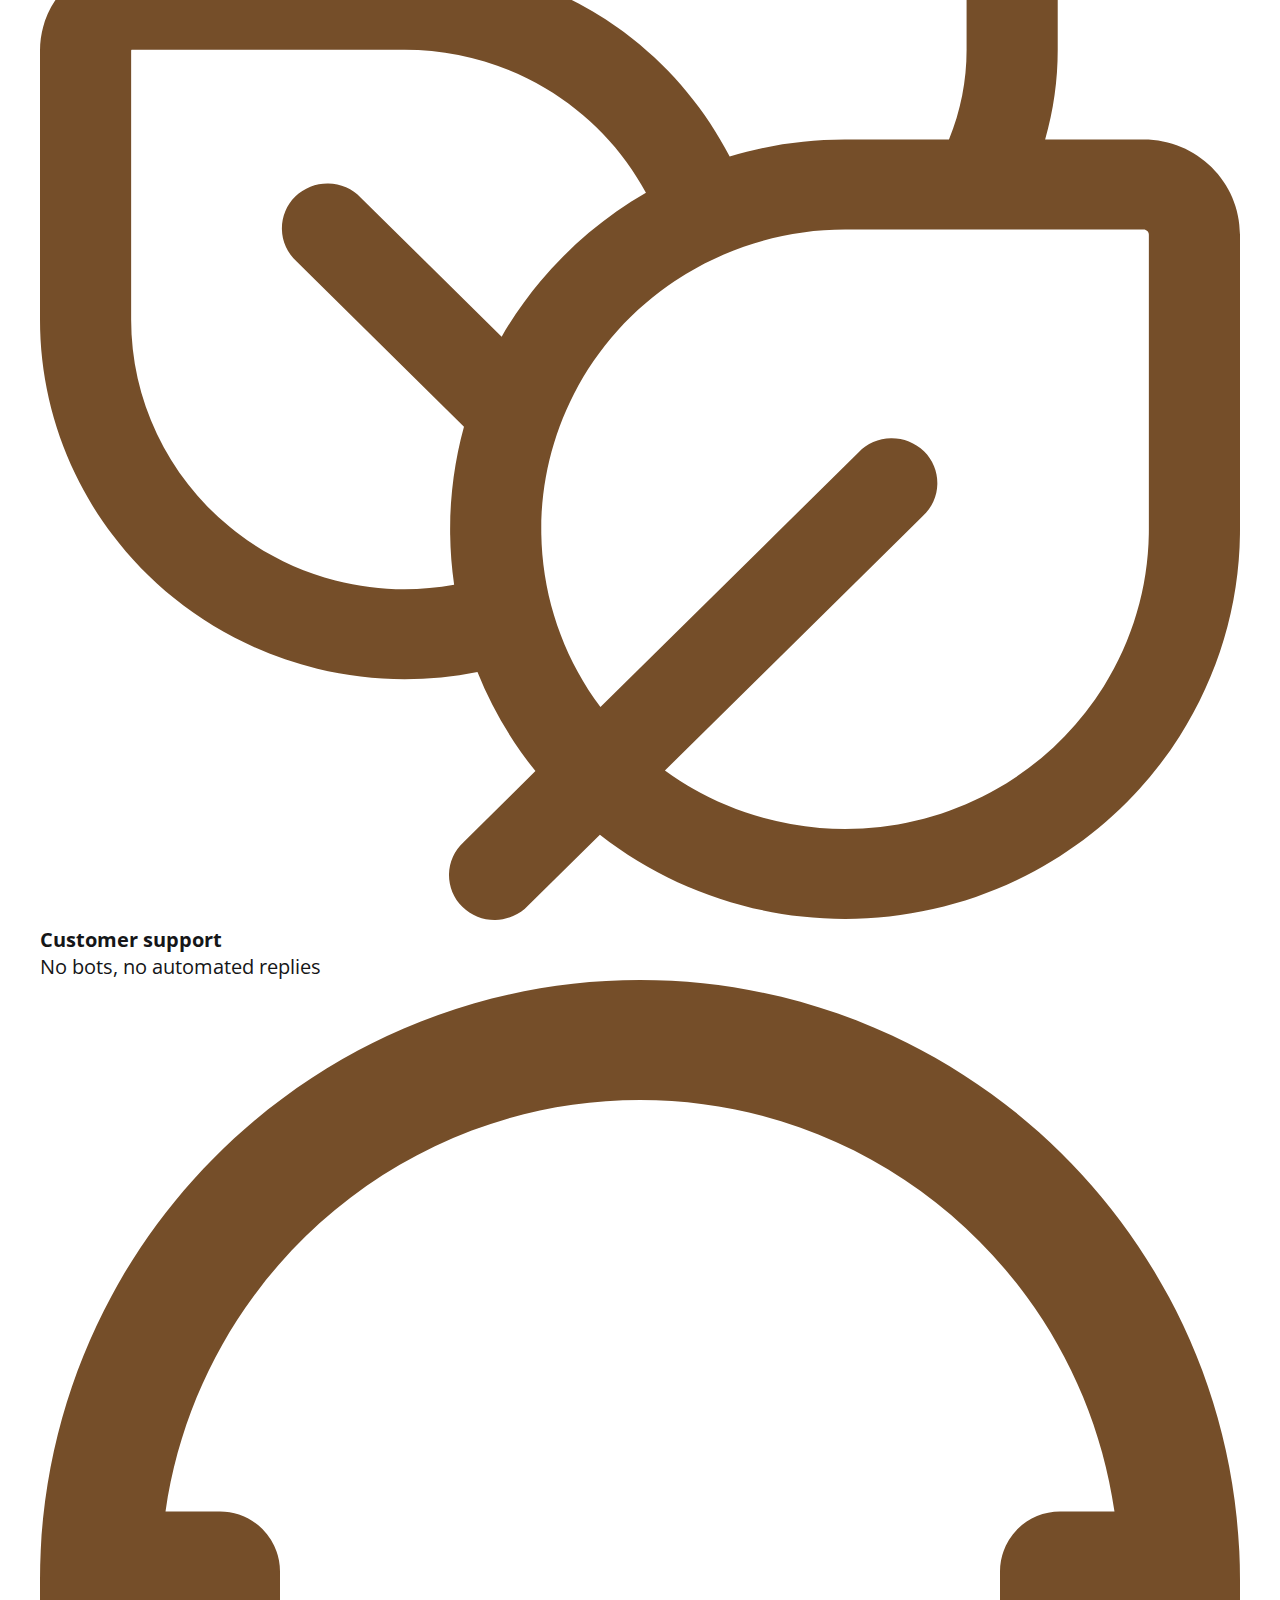
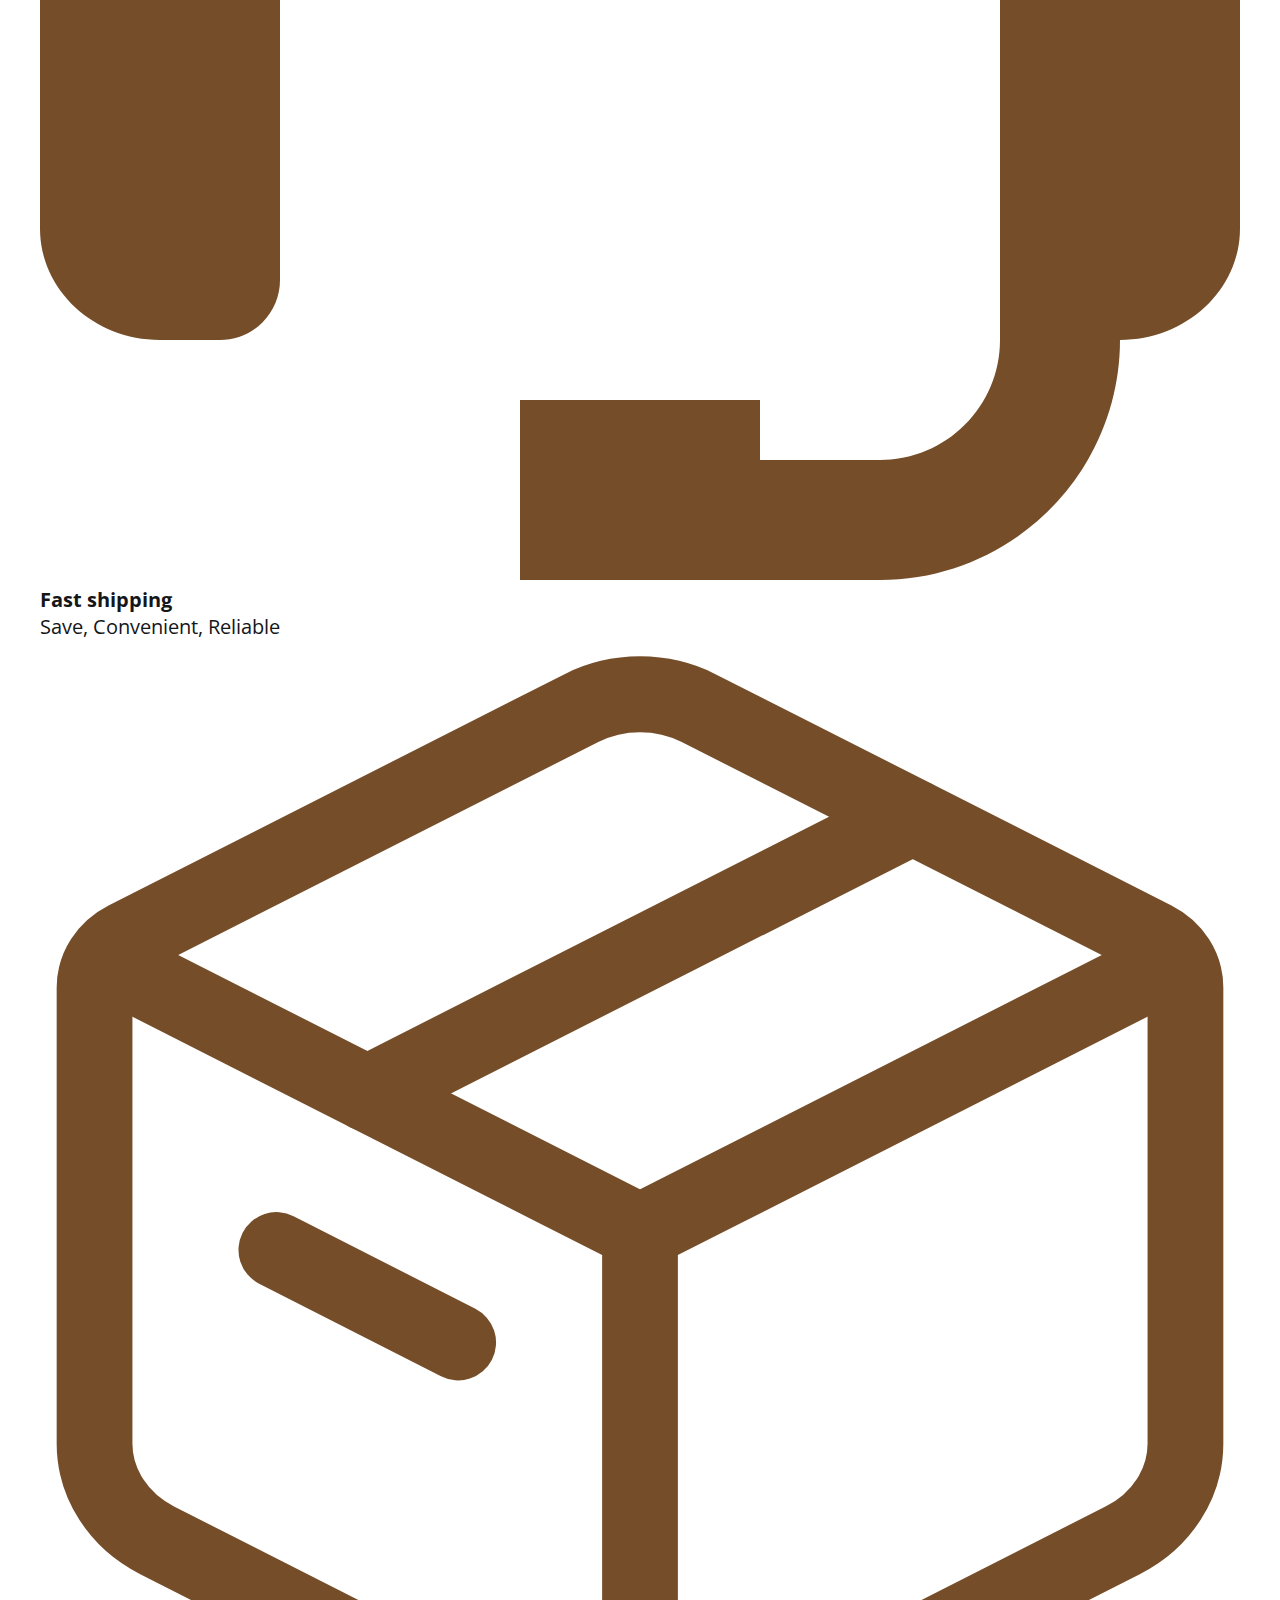
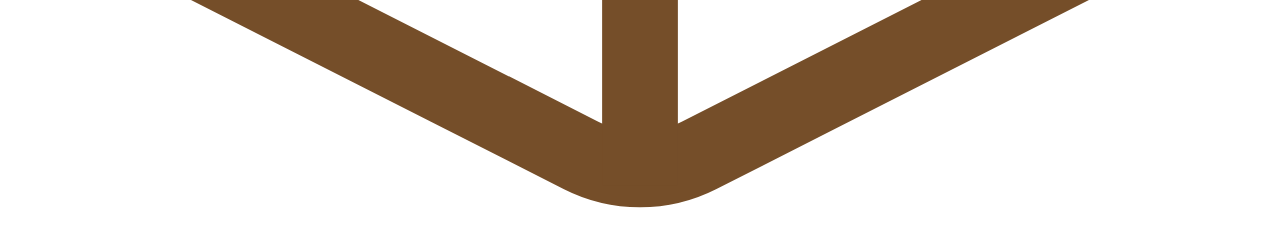
==== commit ce550458: "add github action" ====
--- a/index.html
+++ b/index.html
@@ -14,6 +14,7 @@
     <!-- <link rel="stylesheet" href="css/reset.css"> -->
     <link rel="stylesheet" href="css/reset-lex.css">
     <link rel="stylesheet" href="css/style.css">
+    <script defer src="js/main.js"></script>
   </head>
 
   <body>
@@ -218,11 +219,113 @@
             </div>
           </div>
         </section>
+        <section class="main-blog">
+          <div class="container">
+            <h2 class="title">Our Tea Blog</h2>
+            <ul class="main-blog__list">
+              <li class="main-blog__item">
+                <figure>
+                  <img src="./img/blog01.jpg" alt="blog01" class="main-blog__item-img">
+                  <div class="main-blog__item-content">
+                    <h3 class="main-blog__item-title">Tea Time Travels: Funny Moments from Around the World</h3>
+                    <p class="main-blog__item-author">by Robinson Crusoe</p>
+                    <a href="#" class="main-blog__item-link">Read ></a>
+                  </div>
+                </figure>
+              </li>
+              <li class="main-blog__item">
+                <figure>
+                  <img src="./img/blog02.jpg" alt="blog02" class="main-blog__item-img">
+                  <div class="main-blog__item-content">
+                    <h3 class="main-blog__item-title">Tea-rific Tales: Hilarious Stories from Tea Lovers</h3>
+                    <p class="main-blog__item-author">by Casper the Friendly Ghost</p>
+                    <a href="#" class="main-blog__item-link">Read ></a>
+                  </div>
+                </figure>
+              </li>
+              <li class="main-blog__item">
+                <figure>
+                  <img src="./img/blog03.jpg" alt="blog03" class="main-blog__item-img">
+                  <div class="main-blog__item-content">
+                    <h3 class="main-blog__item-title">The Role of Tea in Mental Health</h3>
+                    <p class="main-blog__item-author">by Joker</p>
+                    <a href="#" class="main-blog__item-link">Read ></a>
+                  </div>
+                </figure>
+              </li>
+              <li class="main-blog__item">
+                <figure>
+                  <img src="./img/blog04.jpg" alt="blog04" class="main-blog__item-img">
+                  <div class="main-blog__item-content">
+                    <h3 class="main-blog__item-title">Tea and Caffeine: Effects on the Brain and Behavior</h3>
+                    <p class="main-blog__item-author">by Author Authorius</p>
+                    <a href="#" class="main-blog__item-link">Read ></a>
+                  </div>
+                </figure>
+              </li>
+            </ul>
+            <a href="" class="main-blog__link">View all</a>
+          </div>
+        </section>
+        <section class="mailing-list">
+          <div class="container">
+            <h2 class="title mailing-list__title">Want to know more?</h2>
+            <div class="mailing-list__inner">
+              <p class="mailing-list__text">
+                Join our mailing list and stay up-to-date with the latest news, promotions, and exclusive offers from
+                our tea store. Be the first to know about new tea arrivals, seasonal blends, and special discounts.
+                Don't miss out on the tea-rrific perks - sign up today!
+              </p>
+              <form action="" class="mailinf-list__form">
+                <input class="mailing-list__email" type="email" placeholder="name@email.com">
+                <button class="mailing-list__btn" type="submit">Join</button>
+                <label>
+                  <input class="checkbox" type="checkbox">
+                  <span class="checkbox-style"></span>
+                  <p class="checkbox__text">
+                    We take your privacy seriously and are committed to protecting your personal information. By
+                    subscribing to our mailing
+                    list, you are consenting to receive periodic emails from us about our products, promotions, and
+                    other tea-related
+                    information.
+                  </p>
+                </label>
+              </form>
+            </div>
+          </div>
+        </section>
+        <section class="prioritise">
+          <div class="container">
+            <h2 class="title">We Prioritise</h2>
+            <ul class="prioritise__list">
+              <li class="prioritise__item">
+                <h4 class="prioritise__title">Single garden teas</h4>
+                <p class="prioritise__text">Complete transparency</p>
+                <img class="prioritise__img" src="./img/prioritise01.svg" alt="prioritise01">
+              </li>
+              <li class="prioritise__item">
+                <h4 class="prioritise__title">Only Loose leaf tea</h4>
+                <p class="prioritise__text">Best Drinking Experience</p>
+                <img class="prioritise__img" src="./img/prioritise02.svg" alt="prioritise02">
+              </li>
+              <li class="prioritise__item">
+                <h4 class="prioritise__title">Customer support</h4>
+                <p class="prioritise__text">No bots, no automated replies</p>
+                <img class="prioritise__img" src="./img/prioritise03.svg" alt="prioritise03">
+              </li>
+              <li class="prioritise__item">
+                <h4 class="prioritise__title">Fast shipping</h4>
+                <p class="prioritise__text">Save, Convenient, Reliable</p>
+                <img class="prioritise__img" src="./img/prioritise04.svg" alt="prioritise04">
+              </li>
+            </ul>
+          </div>
+        </section>
       </main>
       <footer class="footer"></footer>
     </div>
 
-    <script src="js/main.js"></script>
+
   </body>
 
 </html>--- a/css/style.css
+++ b/css/style.css
@@ -2,8 +2,8 @@
   --main-font-color: #151618;
   --White: #FFF;
   --Light-Background: #f7f1ea;
-  --Light-Background-opacity: rgb(247, 241, 232, .5);
-  --Black: #000;
+  --Light-Background-opacity: rgba(247, 242, 234, .5);
+  --Black: rgba(21, 22, 24, 1);
 }
 
 body {
@@ -26,6 +26,7 @@
   font-family: 'Cormorant', serif;
   font-size: 40px;
   font-weight: 400;
+  color: var(--Black);
 }
 
 .header {
@@ -172,13 +173,6 @@
   line-height: normal;
 }
 
-.collection__title {
-  text-align: center;
-  color: var(--Black);
-  font-size: 40px;
-  margin-bottom: 60px;
-}
-
 .collection__items {
   display: flex;
   justify-content: center;
@@ -213,11 +207,6 @@
   font-style: normal;
   font-weight: 400;
   line-height: normal;
-}
-
-.reviews__title {
-  text-align: center;
-  font-size: 40px;
 }
 
 .reviews__list {
@@ -249,6 +238,50 @@
   display: none;
 }
 
+.main-blog {
+  padding-top: 150px;
+  padding-bottom: 150px;
+}
+
+.main-blog__list {
+  display: flex;
+  flex-wrap: wrap;
+  gap: 40px 58px;
+}
+
+.main-blog__item {
+  flex-basis: 542px;
+}
+
+.main-blog__item>figure {
+  display: flex;
+  gap: 20px;
+}
+
+.main-blog__item-img {
+  max-width: 270px;
+}
+
+.main-blog__item-title {
+  font-family: Cormorant;
+  font-size: 24px;
+  font-weight: 400;
+  margin-bottom: 10px;
+}
+
+.main-blog__item-author {
+  font-family: Open Sans;
+  font-size: 13px;
+  font-weight: 300;
+  margin-bottom: 48px;
+}
+
+.main-blog__item-link {
+  font-family: Open Sans;
+  font-size: 13px;
+  font-weight: 300;
+}
+
 @media(max-width: 1000px) {
   .header__inner {
     min-height: auto;
@@ -275,10 +308,6 @@
   .collection__items {
     margin-bottom: 120px;
     gap: 0;
-  }
-
-  .title {
-    margin-bottom: 30px;
   }
 
   .reviews__item:last-child {
@@ -493,12 +522,18 @@
     height: 22px;
     right: 4px;
   } */
-  .collection__title {
+  .title {
     font-size: 8.3vw;
+    margin-bottom: 50px;
   }
 
   .collection__items {
     margin-bottom: 60px;
+  }
+
+  .reviews {
+    padding-top: 50px;
+    padding-bottom: 50px;
   }
 
   .reviews__item {
@@ -543,11 +578,17 @@
     margin-right: 0;
   }
 
-  .collection__title {
+  .title {
     font-size: 24px;
-  }
-
-  .title {
     margin-bottom: 10px;
   }
+
+  .reviews__item {
+    flex-basis: 100%;
+  }
+
+  .reviews__item:nth-child(2n) {
+    display: none;
+  }
+
 }